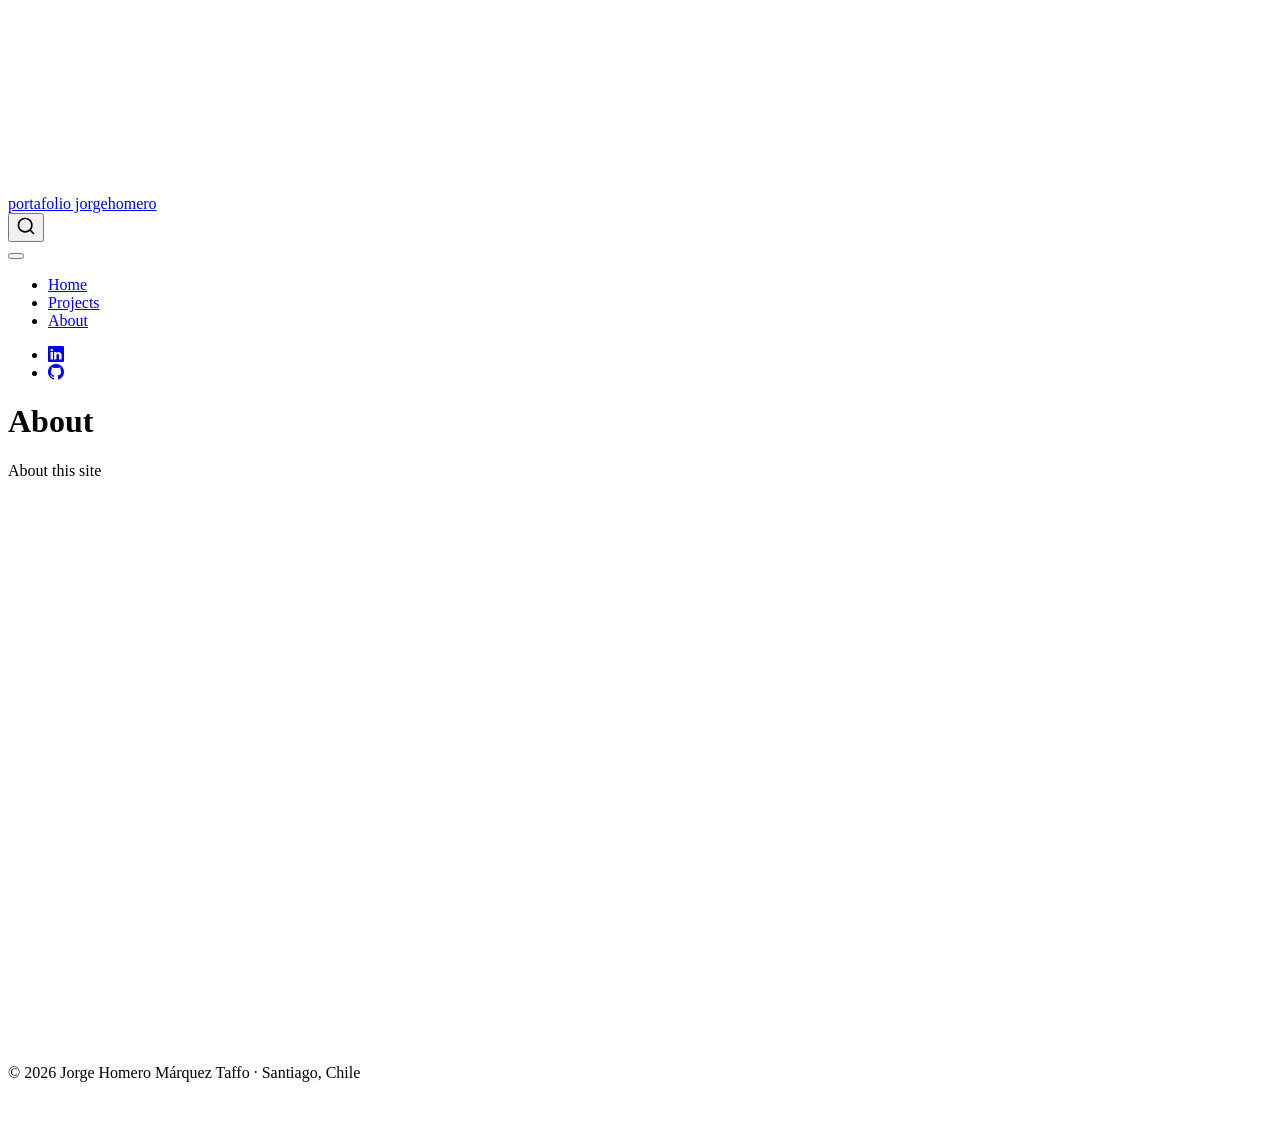
==== docs/about.html @ fefd2fc2 "Portafolio Quarto: estructura inicial" ====
<!DOCTYPE html>
<html xmlns="http://www.w3.org/1999/xhtml" lang="en" xml:lang="en"><head>

<meta charset="utf-8">
<meta name="generator" content="quarto-1.9.38">

<meta name="viewport" content="width=device-width, initial-scale=1.0, user-scalable=yes">


<title>About – portafolio jorgehomero</title>
<style>
/* Default styles provided by pandoc.
** See https://pandoc.org/MANUAL.html#variables-for-html for config info.
*/
code{white-space: pre-wrap;}
span.smallcaps{font-variant: small-caps;}
div.columns{display: flex; gap: min(4vw, 1.5em);}
div.column{flex: auto; overflow-x: auto;}
div.hanging-indent{margin-left: 1.5em; text-indent: -1.5em;}
ul.task-list{list-style: none;}
ul.task-list li input[type="checkbox"] {
  width: 0.8em;
  margin: 0 0.8em 0.2em -1em; /* quarto-specific, see https://github.com/quarto-dev/quarto-cli/issues/4556 */ 
  vertical-align: middle;
}
</style>


<script src="site_libs/quarto-nav/quarto-nav.js"></script>
<script src="site_libs/quarto-nav/headroom.min.js"></script>
<script src="site_libs/clipboard/clipboard.min.js"></script>
<script src="site_libs/quarto-search/autocomplete.umd.js"></script>
<script src="site_libs/quarto-search/fuse.min.js"></script>
<script src="site_libs/quarto-search/quarto-search.js"></script>
<meta name="quarto:offset" content="./">
<script src="site_libs/quarto-html/quarto.js" type="module"></script>
<script src="site_libs/quarto-html/tabsets/tabsets.js" type="module"></script>
<script src="site_libs/quarto-html/popper.min.js"></script>
<script src="site_libs/quarto-html/tippy.umd.min.js"></script>
<script src="site_libs/quarto-html/anchor.min.js"></script>
<link href="site_libs/quarto-html/tippy.css" rel="stylesheet">
<link href="site_libs/quarto-html/quarto-syntax-highlighting-15634bcf2e68342d4ad2dfa704d543f6.css" rel="stylesheet" id="quarto-text-highlighting-styles">
<script src="site_libs/bootstrap/bootstrap.min.js"></script>
<link href="site_libs/bootstrap/bootstrap-icons.css" rel="stylesheet">
<link href="site_libs/bootstrap/bootstrap-6b423f165eeea3787de40cb4f8e821c3.min.css" rel="stylesheet" append-hash="true" id="quarto-bootstrap" data-mode="light">
<script id="quarto-search-options" type="application/json">{
  "location": "navbar",
  "copy-button": false,
  "collapse-after": 3,
  "panel-placement": "end",
  "type": "overlay",
  "limit": 50,
  "keyboard-shortcut": [
    "f",
    "/",
    "s"
  ],
  "show-item-context": false,
  "language": {
    "search-no-results-text": "No results",
    "search-matching-documents-text": "matching documents",
    "search-copy-link-title": "Copy link to search",
    "search-hide-matches-text": "Hide additional matches",
    "search-more-match-text": "more match in this document",
    "search-more-matches-text": "more matches in this document",
    "search-clear-button-title": "Clear",
    "search-text-placeholder": "",
    "search-detached-cancel-button-title": "Cancel",
    "search-submit-button-title": "Submit",
    "search-label": "Search"
  }
}</script>
<style>html{ scroll-behavior: smooth; }</style>


<link rel="stylesheet" href="styles.css">
</head>

<body class="nav-fixed fullcontent quarto-light">

<div id="quarto-search-results"></div>
  <header id="quarto-header" class="headroom fixed-top">
    <nav class="navbar navbar-expand-lg " data-bs-theme="dark">
      <div class="navbar-container container-fluid">
      <div class="navbar-brand-container mx-auto">
    <a class="navbar-brand" href="./index.html">
    <span class="navbar-title">portafolio jorgehomero</span>
    </a>
  </div>
            <div id="quarto-search" class="" title="Search"></div>
          <button class="navbar-toggler" type="button" data-bs-toggle="collapse" data-bs-target="#navbarCollapse" aria-controls="navbarCollapse" role="menu" aria-expanded="false" aria-label="Toggle navigation" onclick="if (window.quartoToggleHeadroom) { window.quartoToggleHeadroom(); }">
  <span class="navbar-toggler-icon"></span>
</button>
          <div class="collapse navbar-collapse" id="navbarCollapse">
            <ul class="navbar-nav navbar-nav-scroll me-auto">
  <li class="nav-item">
    <a class="nav-link" href="./index.html"> 
<span class="menu-text">Home</span></a>
  </li>  
  <li class="nav-item">
    <a class="nav-link" href="./projects.qmd"> 
<span class="menu-text">Projects</span></a>
  </li>  
  <li class="nav-item">
    <a class="nav-link active" href="./about.html" aria-current="page"> 
<span class="menu-text">About</span></a>
  </li>  
</ul>
            <ul class="navbar-nav navbar-nav-scroll ms-auto">
  <li class="nav-item compact">
    <a class="nav-link" href="https://linkedin.com/in/jorgehomero/"> <i class="bi bi-linkedin" role="img">
</i> 
<span class="menu-text"></span></a>
  </li>  
  <li class="nav-item compact">
    <a class="nav-link" href="https://github.com/jorgehomero"> <i class="bi bi-github" role="img">
</i> 
<span class="menu-text"></span></a>
  </li>  
</ul>
          </div> <!-- /navcollapse -->
            <div class="quarto-navbar-tools">
</div>
      </div> <!-- /container-fluid -->
    </nav>
</header>
<!-- content -->
<div id="quarto-content" class="quarto-container page-columns page-rows-contents page-layout-article page-navbar">
<!-- sidebar -->
<!-- margin-sidebar -->
    
<!-- main -->
<main class="content" id="quarto-document-content">

<header id="title-block-header" class="quarto-title-block default">
<div class="quarto-title">
<h1 class="title">About</h1>
</div>



<div class="quarto-title-meta">

    
  
    
  </div>
  


</header>


<p>About this site</p>



</main> <!-- /main -->
<script id="quarto-html-after-body" type="application/javascript">
  window.document.addEventListener("DOMContentLoaded", function (event) {
    const icon = "";
    const anchorJS = new window.AnchorJS();
    anchorJS.options = {
      placement: 'right',
      icon: icon
    };
    anchorJS.add('.anchored');
    const isCodeAnnotation = (el) => {
      for (const clz of el.classList) {
        if (clz.startsWith('code-annotation-')) {                     
          return true;
        }
      }
      return false;
    }
    const onCopySuccess = function(e) {
      // button target
      const button = e.trigger;
      // don't keep focus
      button.blur();
      // flash "checked"
      button.classList.add('code-copy-button-checked');
      var currentTitle = button.getAttribute("title");
      button.setAttribute("title", "Copied!");
      let tooltip;
      if (window.bootstrap) {
        button.setAttribute("data-bs-toggle", "tooltip");
        button.setAttribute("data-bs-placement", "left");
        button.setAttribute("data-bs-title", "Copied!");
        tooltip = new bootstrap.Tooltip(button, 
          { trigger: "manual", 
            customClass: "code-copy-button-tooltip",
            offset: [0, -8]});
        tooltip.show();    
      }
      setTimeout(function() {
        if (tooltip) {
          tooltip.hide();
          button.removeAttribute("data-bs-title");
          button.removeAttribute("data-bs-toggle");
          button.removeAttribute("data-bs-placement");
        }
        button.setAttribute("title", currentTitle);
        button.classList.remove('code-copy-button-checked');
      }, 1000);
      // clear code selection
      e.clearSelection();
    }
    const getTextToCopy = function(trigger) {
      const outerScaffold = trigger.parentElement.cloneNode(true);
      const codeEl = outerScaffold.querySelector('code');
      for (const childEl of codeEl.children) {
        if (isCodeAnnotation(childEl)) {
          childEl.remove();
        }
      }
      return codeEl.innerText;
    }
    const clipboard = new window.ClipboardJS('.code-copy-button:not([data-in-quarto-modal])', {
      text: getTextToCopy
    });
    clipboard.on('success', onCopySuccess);
    if (window.document.getElementById('quarto-embedded-source-code-modal')) {
      const clipboardModal = new window.ClipboardJS('.code-copy-button[data-in-quarto-modal]', {
        text: getTextToCopy,
        container: window.document.getElementById('quarto-embedded-source-code-modal')
      });
      clipboardModal.on('success', onCopySuccess);
    }
      var localhostRegex = new RegExp(/^(?:http|https):\/\/localhost\:?[0-9]*\//);
      var mailtoRegex = new RegExp(/^mailto:/);
        var filterRegex = new RegExp('/' + window.location.host + '/');
      var isInternal = (href) => {
          return filterRegex.test(href) || localhostRegex.test(href) || mailtoRegex.test(href);
      }
      // Inspect non-navigation links and adorn them if external
     var links = window.document.querySelectorAll('a[href]:not(.nav-link):not(.navbar-brand):not(.toc-action):not(.sidebar-link):not(.sidebar-item-toggle):not(.pagination-link):not(.no-external):not([aria-hidden]):not(.dropdown-item):not(.quarto-navigation-tool):not(.about-link)');
      for (var i=0; i<links.length; i++) {
        const link = links[i];
        if (!isInternal(link.href)) {
          // undo the damage that might have been done by quarto-nav.js in the case of
          // links that we want to consider external
          if (link.dataset.originalHref !== undefined) {
            link.href = link.dataset.originalHref;
          }
        }
      }
    function tippyHover(el, contentFn, onTriggerFn, onUntriggerFn) {
      const config = {
        allowHTML: true,
        maxWidth: 500,
        delay: 100,
        arrow: false,
        appendTo: function(el) {
            return el.parentElement;
        },
        interactive: true,
        interactiveBorder: 10,
        theme: 'quarto',
        placement: 'bottom-start',
      };
      if (contentFn) {
        config.content = contentFn;
      }
      if (onTriggerFn) {
        config.onTrigger = onTriggerFn;
      }
      if (onUntriggerFn) {
        config.onUntrigger = onUntriggerFn;
      }
      window.tippy(el, config); 
    }
    const noterefs = window.document.querySelectorAll('a[role="doc-noteref"]');
    for (var i=0; i<noterefs.length; i++) {
      const ref = noterefs[i];
      tippyHover(ref, function() {
        // use id or data attribute instead here
        let href = ref.getAttribute('data-footnote-href') || ref.getAttribute('href');
        try { href = new URL(href).hash; } catch {}
        const id = href.replace(/^#\/?/, "");
        const note = window.document.getElementById(id);
        if (note) {
          return note.innerHTML;
        } else {
          return "";
        }
      });
    }
    const xrefs = window.document.querySelectorAll('a.quarto-xref');
    const processXRef = (id, note) => {
      // Strip column container classes
      const stripColumnClz = (el) => {
        el.classList.remove("page-full", "page-columns");
        if (el.children) {
          for (const child of el.children) {
            stripColumnClz(child);
          }
        }
      }
      stripColumnClz(note)
      if (id === null || id.startsWith('sec-')) {
        // Special case sections, only their first couple elements
        const container = document.createElement("div");
        if (note.children && note.children.length > 2) {
          container.appendChild(note.children[0].cloneNode(true));
          for (let i = 1; i < note.children.length; i++) {
            const child = note.children[i];
            if (child.tagName === "P" && child.innerText === "") {
              continue;
            } else {
              container.appendChild(child.cloneNode(true));
              break;
            }
          }
          if (window.Quarto?.typesetMath) {
            window.Quarto.typesetMath(container);
          }
          return container.innerHTML
        } else {
          if (window.Quarto?.typesetMath) {
            window.Quarto.typesetMath(note);
          }
          return note.innerHTML;
        }
      } else {
        // Remove any anchor links if they are present
        const anchorLink = note.querySelector('a.anchorjs-link');
        if (anchorLink) {
          anchorLink.remove();
        }
        if (window.Quarto?.typesetMath) {
          window.Quarto.typesetMath(note);
        }
        if (note.classList.contains("callout")) {
          return note.outerHTML;
        } else {
          return note.innerHTML;
        }
      }
    }
    for (var i=0; i<xrefs.length; i++) {
      const xref = xrefs[i];
      tippyHover(xref, undefined, function(instance) {
        instance.disable();
        let url = xref.getAttribute('href');
        let hash = undefined; 
        if (url.startsWith('#')) {
          hash = url;
        } else {
          try { hash = new URL(url).hash; } catch {}
        }
        if (hash) {
          const id = hash.replace(/^#\/?/, "");
          const note = window.document.getElementById(id);
          if (note !== null) {
            try {
              const html = processXRef(id, note.cloneNode(true));
              instance.setContent(html);
            } finally {
              instance.enable();
              instance.show();
            }
          } else {
            // See if we can fetch this
            fetch(url.split('#')[0])
            .then(res => res.text())
            .then(html => {
              const parser = new DOMParser();
              const htmlDoc = parser.parseFromString(html, "text/html");
              const note = htmlDoc.getElementById(id);
              if (note !== null) {
                const html = processXRef(id, note);
                instance.setContent(html);
              } 
            }).finally(() => {
              instance.enable();
              instance.show();
            });
          }
        } else {
          // See if we can fetch a full url (with no hash to target)
          // This is a special case and we should probably do some content thinning / targeting
          fetch(url)
          .then(res => res.text())
          .then(html => {
            const parser = new DOMParser();
            const htmlDoc = parser.parseFromString(html, "text/html");
            const note = htmlDoc.querySelector('main.content');
            if (note !== null) {
              // This should only happen for chapter cross references
              // (since there is no id in the URL)
              // remove the first header
              if (note.children.length > 0 && note.children[0].tagName === "HEADER") {
                note.children[0].remove();
              }
              const html = processXRef(null, note);
              instance.setContent(html);
            } 
          }).finally(() => {
            instance.enable();
            instance.show();
          });
        }
      }, function(instance) {
      });
    }
        let selectedAnnoteEl;
        const selectorForAnnotation = ( cell, annotation) => {
          let cellAttr = 'data-code-cell="' + cell + '"';
          let lineAttr = 'data-code-annotation="' +  annotation + '"';
          const selector = 'span[' + cellAttr + '][' + lineAttr + ']';
          return selector;
        }
        const selectCodeLines = (annoteEl) => {
          const doc = window.document;
          const targetCell = annoteEl.getAttribute("data-target-cell");
          const targetAnnotation = annoteEl.getAttribute("data-target-annotation");
          const annoteSpan = window.document.querySelector(selectorForAnnotation(targetCell, targetAnnotation));
          const lines = annoteSpan.getAttribute("data-code-lines").split(",");
          const lineIds = lines.map((line) => {
            return targetCell + "-" + line;
          })
          let top = null;
          let height = null;
          let parent = null;
          if (lineIds.length > 0) {
              //compute the position of the single el (top and bottom and make a div)
              const el = window.document.getElementById(lineIds[0]);
              top = el.offsetTop;
              height = el.offsetHeight;
              parent = el.parentElement.parentElement;
            if (lineIds.length > 1) {
              const lastEl = window.document.getElementById(lineIds[lineIds.length - 1]);
              const bottom = lastEl.offsetTop + lastEl.offsetHeight;
              height = bottom - top;
            }
            if (top !== null && height !== null && parent !== null) {
              // cook up a div (if necessary) and position it 
              let div = window.document.getElementById("code-annotation-line-highlight");
              if (div === null) {
                div = window.document.createElement("div");
                div.setAttribute("id", "code-annotation-line-highlight");
                div.style.position = 'absolute';
                parent.appendChild(div);
              }
              div.style.top = top - 2 + "px";
              div.style.height = height + 4 + "px";
              div.style.left = 0;
              let gutterDiv = window.document.getElementById("code-annotation-line-highlight-gutter");
              if (gutterDiv === null) {
                gutterDiv = window.document.createElement("div");
                gutterDiv.setAttribute("id", "code-annotation-line-highlight-gutter");
                gutterDiv.style.position = 'absolute';
                const codeCell = window.document.getElementById(targetCell);
                const gutter = codeCell.querySelector('.code-annotation-gutter');
                gutter.appendChild(gutterDiv);
              }
              gutterDiv.style.top = top - 2 + "px";
              gutterDiv.style.height = height + 4 + "px";
            }
            selectedAnnoteEl = annoteEl;
          }
        };
        const unselectCodeLines = () => {
          const elementsIds = ["code-annotation-line-highlight", "code-annotation-line-highlight-gutter"];
          elementsIds.forEach((elId) => {
            const div = window.document.getElementById(elId);
            if (div) {
              div.remove();
            }
          });
          selectedAnnoteEl = undefined;
        };
          // Handle positioning of the toggle
      window.addEventListener(
        "resize",
        throttle(() => {
          elRect = undefined;
          if (selectedAnnoteEl) {
            selectCodeLines(selectedAnnoteEl);
          }
        }, 10)
      );
      function throttle(fn, ms) {
      let throttle = false;
      let timer;
        return (...args) => {
          if(!throttle) { // first call gets through
              fn.apply(this, args);
              throttle = true;
          } else { // all the others get throttled
              if(timer) clearTimeout(timer); // cancel #2
              timer = setTimeout(() => {
                fn.apply(this, args);
                timer = throttle = false;
              }, ms);
          }
        };
      }
        // Attach click handler to the DT
        const annoteDls = window.document.querySelectorAll('dt[data-target-cell]');
        for (const annoteDlNode of annoteDls) {
          annoteDlNode.addEventListener('click', (event) => {
            const clickedEl = event.target;
            if (clickedEl !== selectedAnnoteEl) {
              unselectCodeLines();
              const activeEl = window.document.querySelector('dt[data-target-cell].code-annotation-active');
              if (activeEl) {
                activeEl.classList.remove('code-annotation-active');
              }
              selectCodeLines(clickedEl);
              clickedEl.classList.add('code-annotation-active');
            } else {
              // Unselect the line
              unselectCodeLines();
              clickedEl.classList.remove('code-annotation-active');
            }
          });
        }
    const findCites = (el) => {
      const parentEl = el.parentElement;
      if (parentEl) {
        const cites = parentEl.dataset.cites;
        if (cites) {
          return {
            el,
            cites: cites.split(' ')
          };
        } else {
          return findCites(el.parentElement)
        }
      } else {
        return undefined;
      }
    };
    var bibliorefs = window.document.querySelectorAll('a[role="doc-biblioref"]');
    for (var i=0; i<bibliorefs.length; i++) {
      const ref = bibliorefs[i];
      const citeInfo = findCites(ref);
      if (citeInfo) {
        tippyHover(citeInfo.el, function() {
          var popup = window.document.createElement('div');
          citeInfo.cites.forEach(function(cite) {
            var citeDiv = window.document.createElement('div');
            citeDiv.classList.add('hanging-indent');
            citeDiv.classList.add('csl-entry');
            var biblioDiv = window.document.getElementById('ref-' + cite);
            if (biblioDiv) {
              citeDiv.innerHTML = biblioDiv.innerHTML;
            }
            popup.appendChild(citeDiv);
          });
          return popup.innerHTML;
        });
      }
    }
  });
  </script>
</div> <!-- /content -->
<footer class="footer">
  <div class="nav-footer">
    <div class="nav-footer-left">
      &nbsp;
    </div>   
    <div class="nav-footer-center">
<p>© 2026 Jorge Homero Márquez Taffo · Santiago, Chile</p>
</div>
    <div class="nav-footer-right">
      &nbsp;
    </div>
  </div>
</footer>




<script src="site_libs/quarto-html/zenscroll-min.js"></script>
</body></html>
---- docs/site_libs/quarto-html/tippy.css ----
.tippy-box[data-animation=fade][data-state=hidden]{opacity:0}[data-tippy-root]{max-width:calc(100vw - 10px)}.tippy-box{position:relative;background-color:#333;color:#fff;border-radius:4px;font-size:14px;line-height:1.4;white-space:normal;outline:0;transition-property:transform,visibility,opacity}.tippy-box[data-placement^=top]>.tippy-arrow{bottom:0}.tippy-box[data-placement^=top]>.tippy-arrow:before{bottom:-7px;left:0;border-width:8px 8px 0;border-top-color:initial;transform-origin:center top}.tippy-box[data-placement^=bottom]>.tippy-arrow{top:0}.tippy-box[data-placement^=bottom]>.tippy-arrow:before{top:-7px;left:0;border-width:0 8px 8px;border-bottom-color:initial;transform-origin:center bottom}.tippy-box[data-placement^=left]>.tippy-arrow{right:0}.tippy-box[data-placement^=left]>.tippy-arrow:before{border-width:8px 0 8px 8px;border-left-color:initial;right:-7px;transform-origin:center left}.tippy-box[data-placement^=right]>.tippy-arrow{left:0}.tippy-box[data-placement^=right]>.tippy-arrow:before{left:-7px;border-width:8px 8px 8px 0;border-right-color:initial;transform-origin:center right}.tippy-box[data-inertia][data-state=visible]{transition-timing-function:cubic-bezier(.54,1.5,.38,1.11)}.tippy-arrow{width:16px;height:16px;color:#333}.tippy-arrow:before{content:"";position:absolute;border-color:transparent;border-style:solid}.tippy-content{position:relative;padding:5px 9px;z-index:1}
---- docs/styles.css ----
/* css styles */
/* Hero section */
.hero-section {
  display: flex;
  align-items: center;
  gap: 3rem;
  padding: 4rem 0;
}
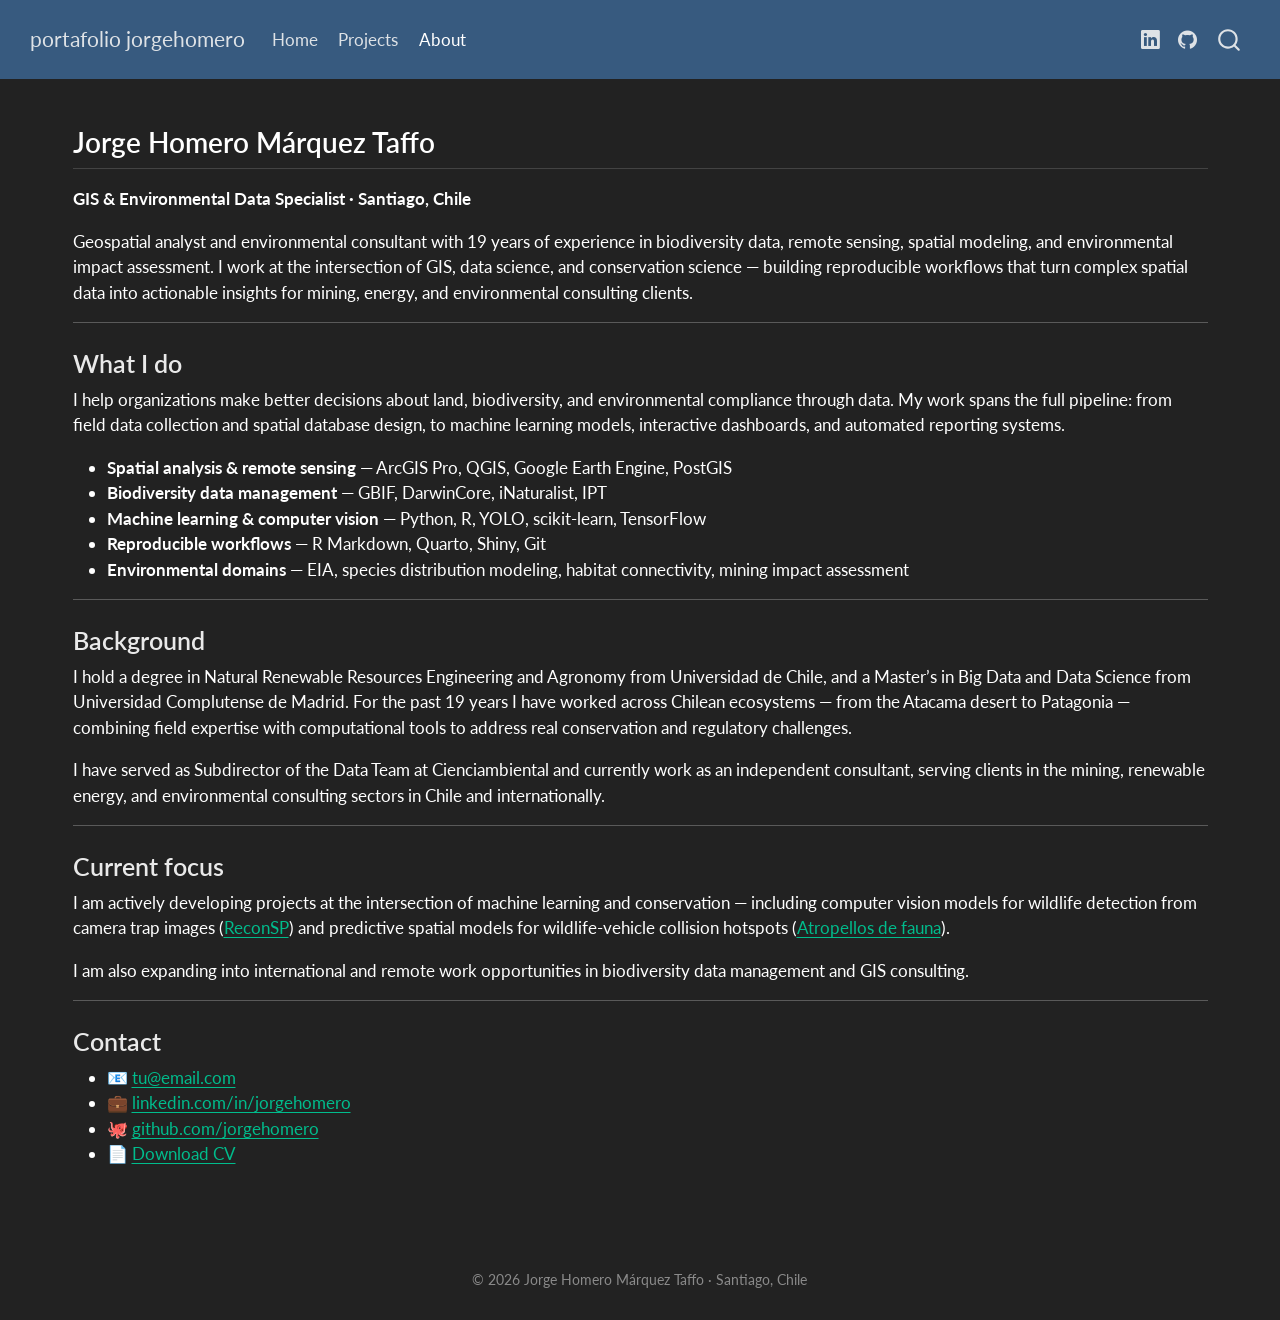
==== commit 2a78b5be: "Corrección de index.qmd" ====
--- a/docs/about.html
+++ b/docs/about.html
@@ -7,7 +7,7 @@
 <meta name="viewport" content="width=device-width, initial-scale=1.0, user-scalable=yes">
 
 
-<title>About – portafolio jorgehomero</title>
+<title>about – portafolio jorgehomero</title>
 <style>
 /* Default styles provided by pandoc.
 ** See https://pandoc.org/MANUAL.html#variables-for-html for config info.
@@ -39,10 +39,10 @@
 <script src="site_libs/quarto-html/tippy.umd.min.js"></script>
 <script src="site_libs/quarto-html/anchor.min.js"></script>
 <link href="site_libs/quarto-html/tippy.css" rel="stylesheet">
-<link href="site_libs/quarto-html/quarto-syntax-highlighting-15634bcf2e68342d4ad2dfa704d543f6.css" rel="stylesheet" id="quarto-text-highlighting-styles">
+<link href="site_libs/quarto-html/quarto-syntax-highlighting-dark-0a6b7249c26820e032cb0bd839ff02b1.css" rel="stylesheet" id="quarto-text-highlighting-styles">
 <script src="site_libs/bootstrap/bootstrap.min.js"></script>
 <link href="site_libs/bootstrap/bootstrap-icons.css" rel="stylesheet">
-<link href="site_libs/bootstrap/bootstrap-6b423f165eeea3787de40cb4f8e821c3.min.css" rel="stylesheet" append-hash="true" id="quarto-bootstrap" data-mode="light">
+<link href="site_libs/bootstrap/bootstrap-00feface57a40fb7a06c8694f9a70c45.min.css" rel="stylesheet" append-hash="true" id="quarto-bootstrap" data-mode="dark">
 <script id="quarto-search-options" type="application/json">{
   "location": "navbar",
   "copy-button": false,
@@ -76,7 +76,7 @@
 <link rel="stylesheet" href="styles.css">
 </head>
 
-<body class="nav-fixed fullcontent quarto-light">
+<body class="nav-fixed quarto-light">
 
 <div id="quarto-search-results"></div>
   <header id="quarto-header" class="headroom fixed-top">
@@ -125,33 +125,55 @@
     </nav>
 </header>
 <!-- content -->
-<div id="quarto-content" class="quarto-container page-columns page-rows-contents page-layout-article page-navbar">
+<div id="quarto-content" class="quarto-container page-columns page-rows-contents page-layout-full page-navbar">
 <!-- sidebar -->
 <!-- margin-sidebar -->
     
 <!-- main -->
-<main class="content" id="quarto-document-content">
-
-<header id="title-block-header" class="quarto-title-block default">
-<div class="quarto-title">
-<h1 class="title">About</h1>
-</div>
-
-
-
-<div class="quarto-title-meta">
-
-    
-  
-    
-  </div>
-  
-
-
-</header>
-
-
-<p>About this site</p>
+<main class="content column-page" id="quarto-document-content"><header id="title-block-header" class="quarto-title-block"></header>
+
+
+
+
+<section id="jorge-homero-márquez-taffo" class="level2 about-section">
+<h2 class="anchored" data-anchor-id="jorge-homero-márquez-taffo">Jorge Homero Márquez Taffo</h2>
+<p><strong>GIS &amp; Environmental Data Specialist · Santiago, Chile</strong></p>
+<p>Geospatial analyst and environmental consultant with 19 years of experience in biodiversity data, remote sensing, spatial modeling, and environmental impact assessment. I work at the intersection of GIS, data science, and conservation science — building reproducible workflows that turn complex spatial data into actionable insights for mining, energy, and environmental consulting clients.</p>
+<hr>
+<section id="what-i-do" class="level3">
+<h3 class="anchored" data-anchor-id="what-i-do">What I do</h3>
+<p>I help organizations make better decisions about land, biodiversity, and environmental compliance through data. My work spans the full pipeline: from field data collection and spatial database design, to machine learning models, interactive dashboards, and automated reporting systems.</p>
+<ul>
+<li><strong>Spatial analysis &amp; remote sensing</strong> — ArcGIS Pro, QGIS, Google Earth Engine, PostGIS</li>
+<li><strong>Biodiversity data management</strong> — GBIF, DarwinCore, iNaturalist, IPT</li>
+<li><strong>Machine learning &amp; computer vision</strong> — Python, R, YOLO, scikit-learn, TensorFlow</li>
+<li><strong>Reproducible workflows</strong> — R Markdown, Quarto, Shiny, Git</li>
+<li><strong>Environmental domains</strong> — EIA, species distribution modeling, habitat connectivity, mining impact assessment</li>
+</ul>
+<hr>
+</section>
+<section id="background" class="level3">
+<h3 class="anchored" data-anchor-id="background">Background</h3>
+<p>I hold a degree in Natural Renewable Resources Engineering and Agronomy from Universidad de Chile, and a Master’s in Big Data and Data Science from Universidad Complutense de Madrid. For the past 19 years I have worked across Chilean ecosystems — from the Atacama desert to Patagonia — combining field expertise with computational tools to address real conservation and regulatory challenges.</p>
+<p>I have served as Subdirector of the Data Team at Cienciambiental and currently work as an independent consultant, serving clients in the mining, renewable energy, and environmental consulting sectors in Chile and internationally.</p>
+<hr>
+</section>
+<section id="current-focus" class="level3">
+<h3 class="anchored" data-anchor-id="current-focus">Current focus</h3>
+<p>I am actively developing projects at the intersection of machine learning and conservation — including computer vision models for wildlife detection from camera trap images (<a href=".\projects/reconsp.qmd">ReconSP</a>) and predictive spatial models for wildlife-vehicle collision hotspots (<a href=".\projects/prediccion_fauna_impactada.qmd">Atropellos de fauna</a>).</p>
+<p>I am also expanding into international and remote work opportunities in biodiversity data management and GIS consulting.</p>
+<hr>
+</section>
+<section id="contact" class="level3">
+<h3 class="anchored" data-anchor-id="contact">Contact</h3>
+<ul>
+<li>📧 <a href="mailto:tu@email.com">tu@email.com</a></li>
+<li>💼 <a href="https://linkedin.com/in/jorgehomero">linkedin.com/in/jorgehomero</a></li>
+<li>🐙 <a href="https://github.com/jorgehomero">github.com/jorgehomero</a></li>
+<li>📄 <a href="assets/cv_homero.pdf">Download CV</a></li>
+</ul>
+</section>
+</section>
 
 
 
--- a/docs/site_libs/quarto-html/quarto-syntax-highlighting-dark-0a6b7249c26820e032cb0bd839ff02b1.css
+++ b/docs/site_libs/quarto-html/quarto-syntax-highlighting-dark-0a6b7249c26820e032cb0bd839ff02b1.css
@@ -0,0 +1,219 @@
+/* quarto syntax highlight colors */
+:root {
+  --quarto-hl-al-color: #f07178;
+  --quarto-hl-an-color: #d4d0ab;
+  --quarto-hl-at-color: #00e0e0;
+  --quarto-hl-bn-color: #d4d0ab;
+  --quarto-hl-bu-color: #abe338;
+  --quarto-hl-ch-color: #abe338;
+  --quarto-hl-co-color: #f8f8f2;
+  --quarto-hl-cv-color: #ffd700;
+  --quarto-hl-cn-color: #ffd700;
+  --quarto-hl-cf-color: #ffa07a;
+  --quarto-hl-dt-color: #ffa07a;
+  --quarto-hl-dv-color: #d4d0ab;
+  --quarto-hl-do-color: #f8f8f2;
+  --quarto-hl-er-color: #f07178;
+  --quarto-hl-ex-color: #00e0e0;
+  --quarto-hl-fl-color: #d4d0ab;
+  --quarto-hl-fu-color: #ffa07a;
+  --quarto-hl-im-color: #abe338;
+  --quarto-hl-in-color: #d4d0ab;
+  --quarto-hl-kw-color: #ffa07a;
+  --quarto-hl-op-color: #ffa07a;
+  --quarto-hl-ot-color: #00e0e0;
+  --quarto-hl-pp-color: #dcc6e0;
+  --quarto-hl-re-color: #00e0e0;
+  --quarto-hl-sc-color: #abe338;
+  --quarto-hl-ss-color: #abe338;
+  --quarto-hl-st-color: #abe338;
+  --quarto-hl-va-color: #00e0e0;
+  --quarto-hl-vs-color: #abe338;
+  --quarto-hl-wa-color: #dcc6e0;
+}
+
+/* other quarto variables */
+:root {
+  --quarto-font-monospace: SFMono-Regular, Menlo, Monaco, Consolas, "Liberation Mono", "Courier New", monospace;
+}
+
+/* syntax highlight based on Pandoc's rules */
+pre > code.sourceCode > span {
+  color: #f8f8f2;
+}
+
+code.sourceCode > span {
+  color: #f8f8f2;
+}
+
+div.sourceCode,
+div.sourceCode pre.sourceCode {
+  color: #f8f8f2;
+}
+
+/* Normal */
+code span {
+  color: #f8f8f2;
+}
+
+/* Alert */
+code span.al {
+  color: #f07178;
+}
+
+/* Annotation */
+code span.an {
+  color: #d4d0ab;
+}
+
+/* Attribute */
+code span.at {
+  color: #00e0e0;
+}
+
+/* BaseN */
+code span.bn {
+  color: #d4d0ab;
+}
+
+/* BuiltIn */
+code span.bu {
+  color: #abe338;
+}
+
+/* ControlFlow */
+code span.cf {
+  font-weight: bold;
+  color: #ffa07a;
+}
+
+/* Char */
+code span.ch {
+  color: #abe338;
+}
+
+/* Constant */
+code span.cn {
+  color: #ffd700;
+}
+
+/* Comment */
+code span.co {
+  font-style: italic;
+  color: #f8f8f2;
+}
+
+/* CommentVar */
+code span.cv {
+  color: #ffd700;
+}
+
+/* Documentation */
+code span.do {
+  color: #f8f8f2;
+}
+
+/* DataType */
+code span.dt {
+  color: #ffa07a;
+}
+
+/* DecVal */
+code span.dv {
+  color: #d4d0ab;
+}
+
+/* Error */
+code span.er {
+  color: #f07178;
+  text-decoration: underline;
+}
+
+/* Extension */
+code span.ex {
+  font-weight: bold;
+  color: #00e0e0;
+}
+
+/* Float */
+code span.fl {
+  color: #d4d0ab;
+}
+
+/* Function */
+code span.fu {
+  color: #ffa07a;
+}
+
+/* Import */
+code span.im {
+  color: #abe338;
+}
+
+/* Information */
+code span.in {
+  color: #d4d0ab;
+}
+
+/* Keyword */
+code span.kw {
+  font-weight: bold;
+  color: #ffa07a;
+}
+
+/* Operator */
+code span.op {
+  color: #ffa07a;
+}
+
+/* Other */
+code span.ot {
+  color: #00e0e0;
+}
+
+/* Preprocessor */
+code span.pp {
+  color: #dcc6e0;
+}
+
+/* RegionMarker */
+code span.re {
+  background-color: #f8f8f2;
+  color: #00e0e0;
+}
+
+/* SpecialChar */
+code span.sc {
+  color: #abe338;
+}
+
+/* SpecialString */
+code span.ss {
+  color: #abe338;
+}
+
+/* String */
+code span.st {
+  color: #abe338;
+}
+
+/* Variable */
+code span.va {
+  color: #00e0e0;
+}
+
+/* VerbatimString */
+code span.vs {
+  color: #abe338;
+}
+
+/* Warning */
+code span.wa {
+  color: #dcc6e0;
+}
+
+.prevent-inlining {
+  content: "</";
+}
+
+/*# sourceMappingURL=175367c052bafc98bd680af3479823f0.css.map */
--- a/docs/styles.css
+++ b/docs/styles.css
@@ -1,8 +1,48 @@
-/* css styles */
 /* Hero section */
 .hero-section {
   display: flex;
   align-items: center;
   gap: 3rem;
   padding: 4rem 0;
+  min-height: 60vh;
+}
+.hero-content { flex: 1.4; }
+.hero-image  { flex: 0.6; text-align: center; }
+
+.profile-photo {
+  width: 240px;
+  height: 240px;
+  border-radius: 50%;
+  object-fit: cover;
+  border: 3px solid #1D9E75;  /* verde teal */
+}
+
+.hero-buttons { margin-top: 1.5rem; display: flex; gap: 1rem; }
+
+/* Skills grid */
+.skills-grid {
+  display: grid;
+  grid-template-columns: repeat(auto-fit, minmax(200px, 1fr));
+  gap: 1.5rem;
+  margin-top: 1.5rem;
+}
+.skill-card {
+  padding: 1.25rem;
+  border: 1px solid #e0e0e0;
+  border-radius: 8px;
+  border-top: 3px solid #1D9E75;
+}
+
+/* Project cards override */
+.quarto-listing-category-title { color: #1D9E75; }
+.listing-category {
+  background-color: #E1F5EE !important;
+  color: #0F6E56 !important;
+  border: none !important;
+}
+
+/* Responsive */
+@media (max-width: 768px) {
+  .hero-section { flex-direction: column-reverse; padding: 2rem 0; }
+  .hero-image { margin-bottom: 1rem; }
 }
